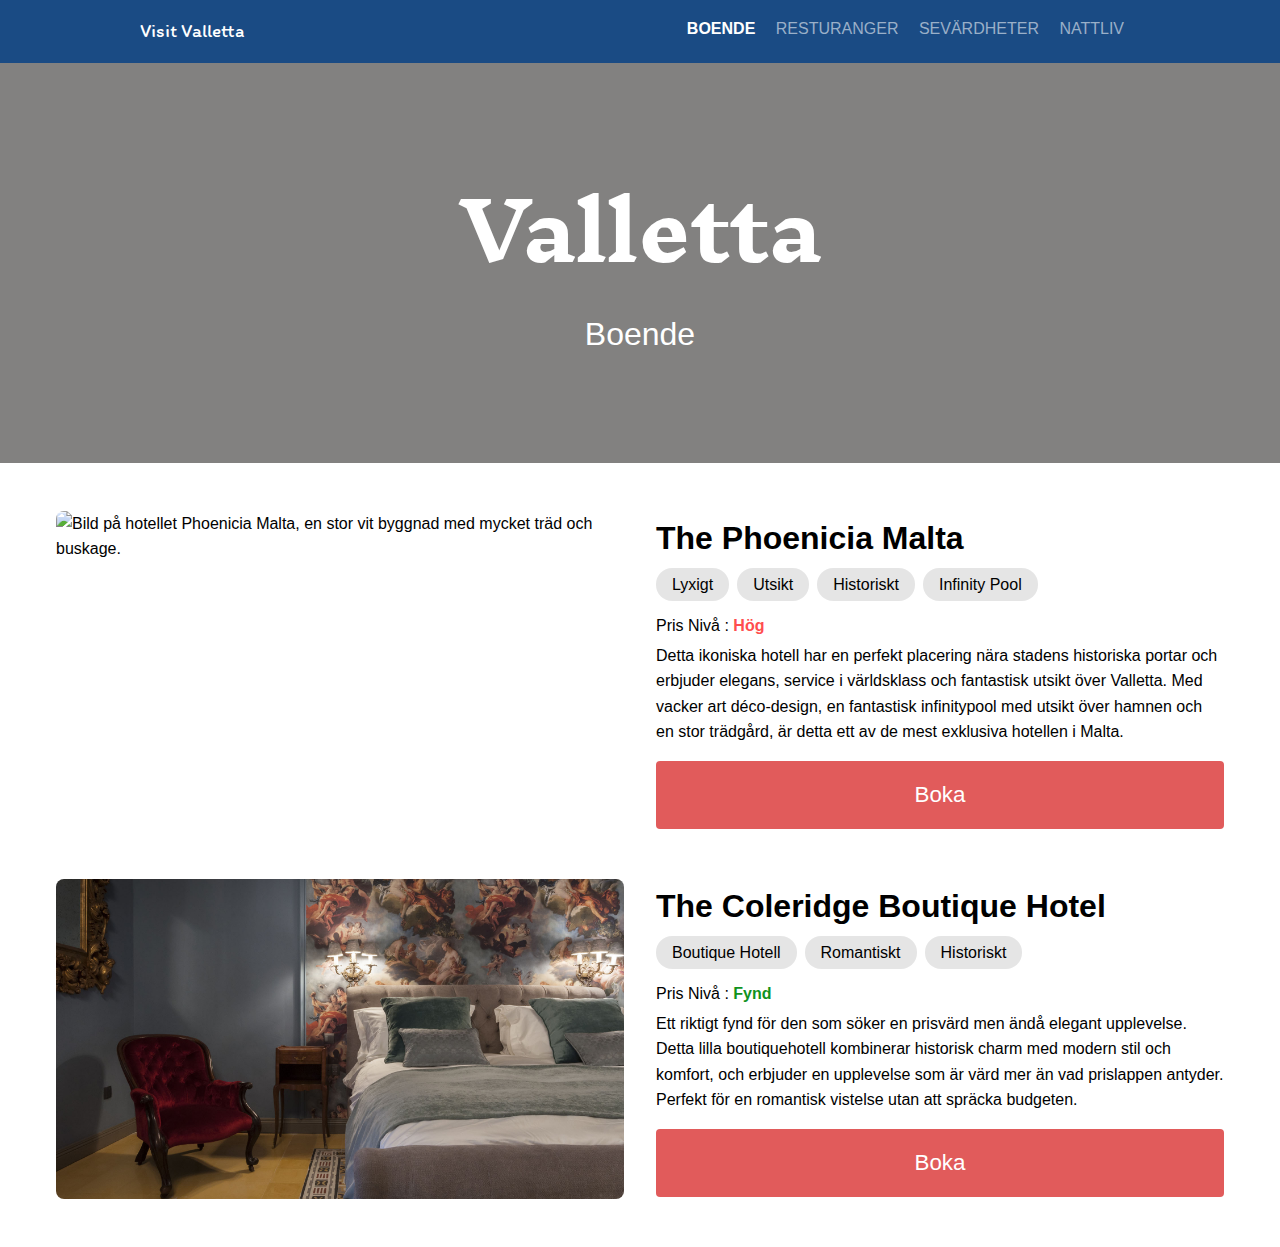
==== index.html @ 041c2dd0 "First Version" ====
<!DOCTYPE html>
<html lang="sv">

<head>
    <meta charset="UTF-8">
    <meta name="viewport" content="width=device-width, initial-scale=1.0">
    <title>Visit Valletta - Boende</title>
    <link href="https://fonts.googleapis.com/css2?family=Inknut+Antiqua:wght@400;600&family=Itim&display=swap"
        rel="stylesheet">
    <link rel="stylesheet" href="styles.css">
</head>

<body>
    <nav class="navbar">
        <div class="inner">
            <a href="#" class="navbar-brand">Visit Valletta</a>
            <div class="navbar-links">
                <a href="#" class="selected">BOENDE</a>
                <a href="resturanger/index.html">RESTURANGER</a>
                <a href="sevardigheter/index.html">SEVÄRDHETER</a>
                <a href="nattliv/index.html">NATTLIV</a>
            </div>
        </div>
    </nav>

    <div class="hero">
        <div class="hero-content">
            <h1>Valletta</h1>
            <h2>Boende</h2>
        </div>
    </div>

    <section class="hotel-section inner">
        <div class="hotel-image">
            <img alt="Bild på hotellet Phoenicia Malta, en stor vit byggnad med mycket träd och buskage."
                src="assets/phoenicia.png"">
        </div>
        <div class=" hotel-info">
            <h2>The Phoenicia Malta</h2>
            <div class="tags">
                <p>Lyxigt</p>
                <p>Utsikt</p>
                <p>Historiskt</p>
                <p>Infinity Pool</p>
            </div>
            <p style="margin-bottom: 0.225rem; margin-top: -0.75rem;">Pris Nivå : <span
                    style="color:rgb(255, 78, 78); font-weight: 700;">Hög</span></p>
            <p>Detta ikoniska hotell har en perfekt placering nära stadens historiska portar och erbjuder elegans,
                service i världsklass och fantastisk utsikt över Valletta. Med vacker art déco-design, en fantastisk
                infinitypool med utsikt över hamnen och en stor trädgård, är detta ett av de mest exklusiva hotellen i
                Malta.</p>
            <a href="#" class="book-button">Boka</a>
        </div>
    </section>

    <section class="hotel-section inner">
        <div class="hotel-image">
            <img alt="Bild på ett rum inne i hotellet Coleridge"
                src="assets/coleridge.png">
        </div>
        <div class="hotel-info">
            <h2>The Coleridge Boutique Hotel</h2>
            <div class="tags">
                <p>Boutique Hotell</p>
                <p>Romantiskt</p>
                <p>Historiskt</p>
            </div>
            <p style="margin-bottom: 0.225rem; margin-top: -0.75rem;">Pris Nivå : <span
                    style="color:rgb(16, 146, 29); font-weight: 700;">Fynd</span></p>
            <p>
                Ett riktigt fynd för den som söker en prisvärd men ändå elegant upplevelse. Detta lilla boutiquehotell
                kombinerar historisk charm med modern stil och komfort, och erbjuder en upplevelse som är värd mer än
                vad prislappen antyder. Perfekt för en romantisk vistelse utan att spräcka budgeten.
            </p>
            <a href="#" class="book-button">Boka</a>
        </div>
    </section>
</body>

</html>
---- styles.css ----
* {
    margin: 0;
    padding: 0;
    box-sizing: border-box;
}

body {
    font-family: Arial, sans-serif;
    line-height: 1.6;
}

.inner {
    max-width: 1000px;
    margin: 0 auto;
}

.navbar {
    background-color: #1a4b84;
    padding: 1rem;
    color: white;
}

.navbar-brand {
    font-family: 'Itim', cursive;
    font-size: 1.2rem;
    color: white;
    text-decoration: none;
    margin-right: 2rem;
}

.navbar-links {
    float: right;
}

.navbar-links a {
    color: rgba(255, 255, 255, 0.568);
    text-decoration: none;
    margin-right: 1rem;
}

.selected {
    color: white !important;
    font-weight: 600;
}

.tags {
    display: flex;
    flex-wrap: wrap;
    gap: 0.5rem;
    margin-top: -0.75rem;
}

.tags>p {
    background-color: rgba(0, 0, 0, 0.103);
    padding: 0.25rem 1rem;
    border-radius: 1rem;
}

.hero {
    position: relative;
    height: 400px;
    background-image: url('https://content.r9cdn.net/rimg/dimg/d8/fe/f9340c51-city-27416-16751849f12.jpg?crop=true&width=1366&height=768&xhint=2128&yhint=1398');
    background-size: cover;
    background-position: center;
    display: flex;
    flex-direction: column;
    justify-content: center;
    align-items: center;
    color: white;
    text-align: center;
}

.hero::before {
    content: '';
    position: absolute;
    top: 0;
    left: 0;
    right: 0;
    bottom: 0;
    background: rgba(6, 3, 2, 0.5);
}

.hero-content {
    position: relative;
    z-index: 1;
}

.hero h1 {
    font-family: 'Inknut Antiqua', serif;
    font-size: 5rem;
    margin-bottom: 1rem;
}

.hero h2 {
    font-size: 2rem;
    font-weight: normal;
}

.hotel-section {
    max-width: 1200px;
    margin: 3rem auto;
    padding: 0 1rem;
    display: flex;
    gap: 2rem;
    align-items: center;
}

.hotel-image {
    flex: 1;
    overflow: hidden;
    height: 20rem;
    position: relative;
    
}

.hotel-image > img {
    height: 100%;
    width: 100%;
    object-fit: cover;
    border-radius: 8px;
}


.hotel-info {
    flex: 1;
}

.hotel-info h2 {
    font-size: 2rem;
    margin-bottom: 1rem;
}

.hotel-info p {
    margin-bottom: 1.5rem;
}

.book-button {
    display: inline-block;
    background-color: #e15b5b;
    color: white;
    padding: 1rem 4rem;
    text-decoration: none;
    border-radius: 4px;
    font-size: 1.4rem;
    transition: background-color 0.3s;
    margin-top: -0.5rem;
    width: 100%;
    text-align: center;
}

.book-button:hover {
    background-color: #d14545;
}

@media (max-width: 768px) {
    .hotel-section {
        flex-direction: column;
    }

    .hero h1 {
        font-size: 3rem;
    }

    .navbar-links {
        display: flex;
        flex-direction: column;
        gap: 0.5rem;
        margin-top: 1rem;
    }

    .navbar-brand {
        display: block;
    }
}
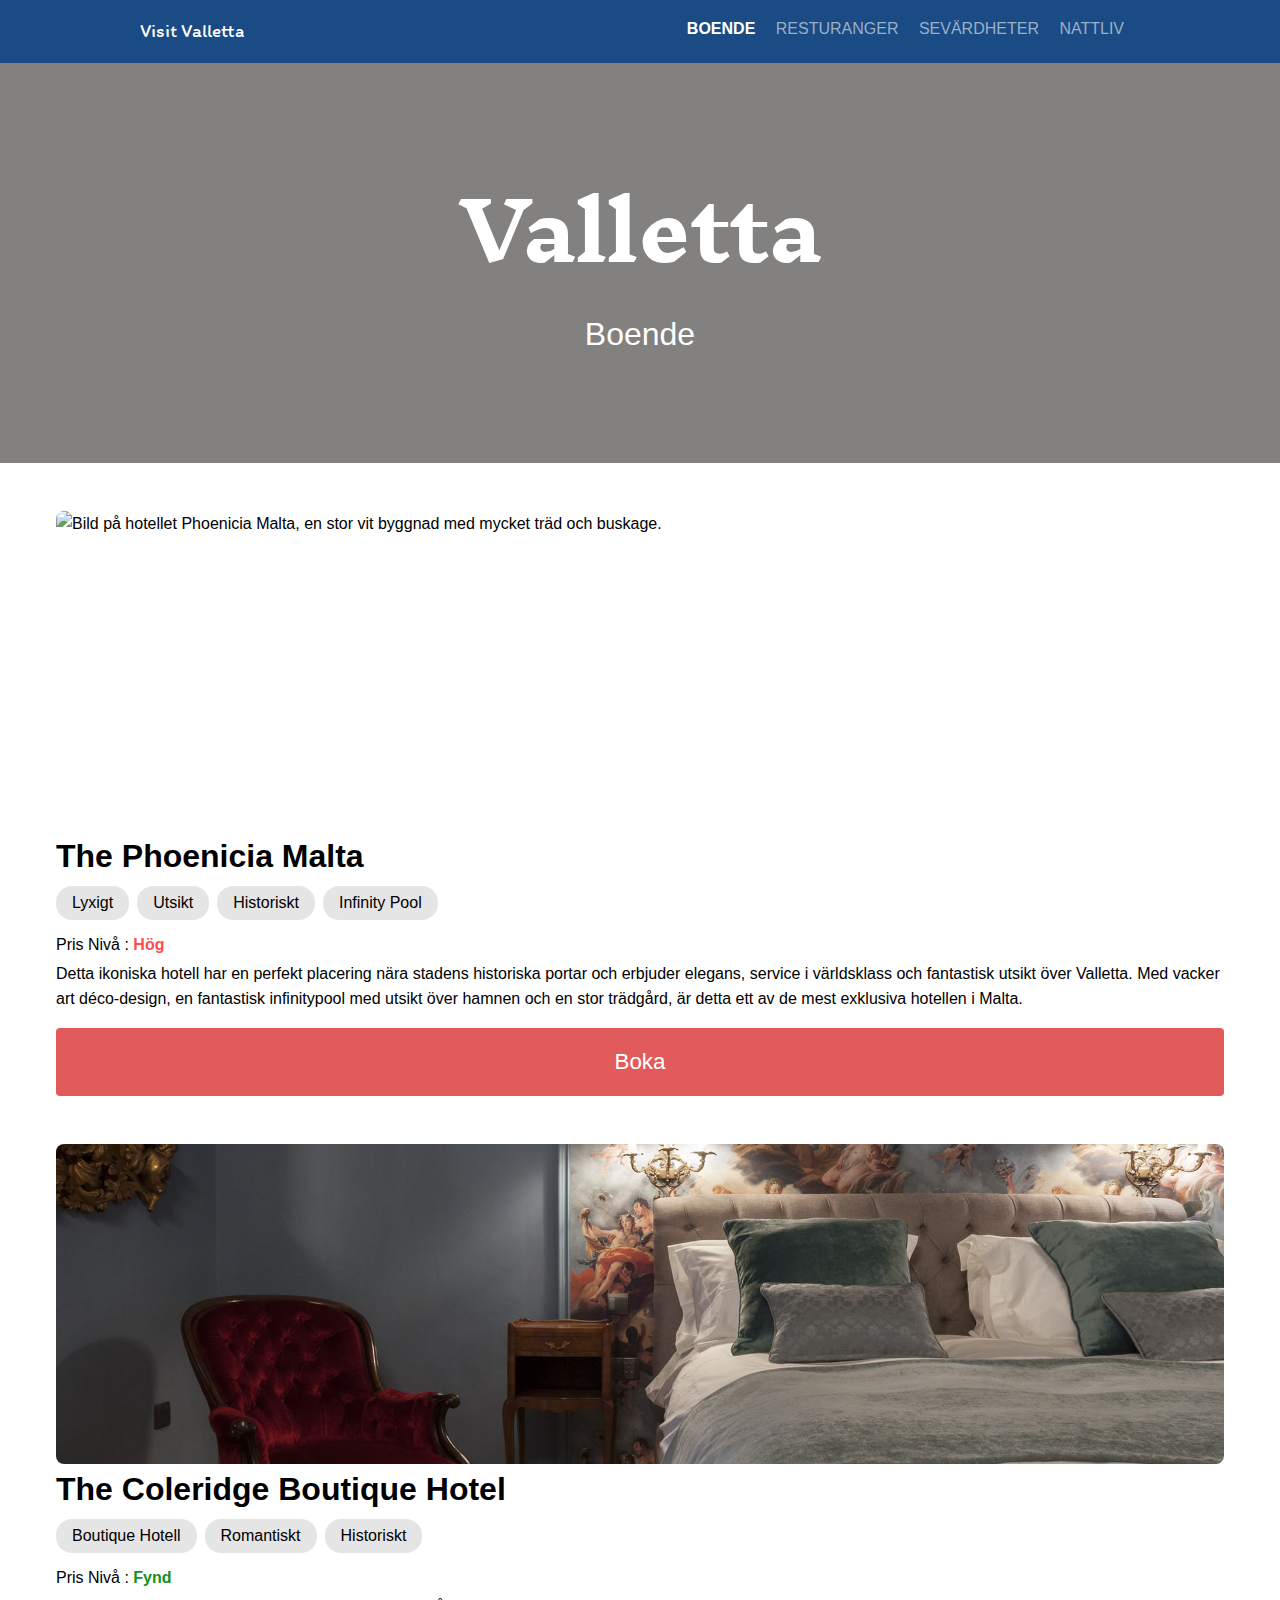
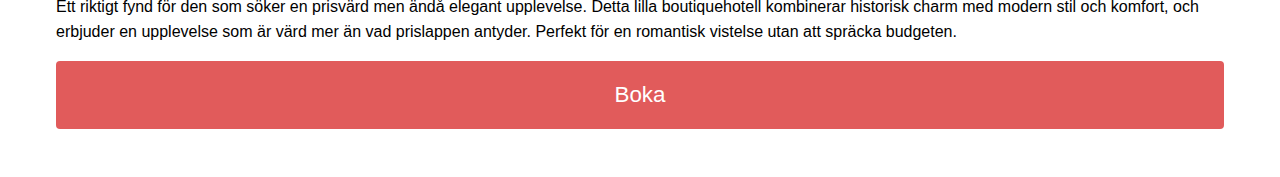
==== commit df538381: "Responsive + tillgänglighet" ====
--- a/index.html
+++ b/index.html
@@ -11,70 +11,85 @@
 </head>
 
 <body>
-    <nav class="navbar">
-        <div class="inner">
-            <a href="#" class="navbar-brand">Visit Valletta</a>
-            <div class="navbar-links">
-                <a href="#" class="selected">BOENDE</a>
-                <a href="resturanger/index.html">RESTURANGER</a>
-                <a href="sevardigheter/index.html">SEVÄRDHETER</a>
-                <a href="nattliv/index.html">NATTLIV</a>
+    <header>
+        <nav class="navbar">
+            <div class="inner">
+                <a href="#" class="navbar-brand">Visit Valletta</a>
+                <button class="navbar-toggle" aria-label="Toggle navigation">☰</button>
+                <div class="navbar-links">
+                    <a href="#" class="selected">BOENDE</a>
+                    <a href="resturanger/index.html">RESTURANGER</a>
+                    <a href="sevardigheter/index.html">SEVÄRDHETER</a>
+                    <a href="nattliv/index.html">NATTLIV</a>
+                </div>
+            </div>
+        </nav>
+    </header>
+
+    <main>
+        <div class="hero">
+            <div class="hero-content">
+                <h1>Valletta</h1>
+                <h2>Boende</h2>
             </div>
         </div>
-    </nav>
 
-    <div class="hero">
-        <div class="hero-content">
-            <h1>Valletta</h1>
-            <h2>Boende</h2>
-        </div>
-    </div>
+        <section class="hotel-section inner">
+            <article class="hotel-info">
+                <div class="hotel-image">
+                    <img alt="Bild på hotellet Phoenicia Malta, en stor vit byggnad med mycket träd och buskage."
+                        src="assets/phoenicia.png">
+                </div>
+                <h2>The Phoenicia Malta</h2>
+                <div class="tags">
+                    <p>Lyxigt</p>
+                    <p>Utsikt</p>
+                    <p>Historiskt</p>
+                    <p>Infinity Pool</p>
+                </div>
+                <p style="margin-bottom: 0.225rem; margin-top: -0.75rem;">Pris Nivå : <span
+                        style="color:rgb(255, 78, 78); font-weight: 700;">Hög</span></p>
+                <p>Detta ikoniska hotell har en perfekt placering nära stadens historiska portar och erbjuder elegans,
+                    service i världsklass och fantastisk utsikt över Valletta. Med vacker art déco-design, en fantastisk
+                    infinitypool med utsikt över hamnen och en stor trädgård, är detta ett av de mest exklusiva hotellen
+                    i
+                    Malta.</p>
+                <a href="#" class="book-button">Boka</a>
+            </article>
+        </section>
 
-    <section class="hotel-section inner">
-        <div class="hotel-image">
-            <img alt="Bild på hotellet Phoenicia Malta, en stor vit byggnad med mycket träd och buskage."
-                src="assets/phoenicia.png"">
-        </div>
-        <div class=" hotel-info">
-            <h2>The Phoenicia Malta</h2>
-            <div class="tags">
-                <p>Lyxigt</p>
-                <p>Utsikt</p>
-                <p>Historiskt</p>
-                <p>Infinity Pool</p>
-            </div>
-            <p style="margin-bottom: 0.225rem; margin-top: -0.75rem;">Pris Nivå : <span
-                    style="color:rgb(255, 78, 78); font-weight: 700;">Hög</span></p>
-            <p>Detta ikoniska hotell har en perfekt placering nära stadens historiska portar och erbjuder elegans,
-                service i världsklass och fantastisk utsikt över Valletta. Med vacker art déco-design, en fantastisk
-                infinitypool med utsikt över hamnen och en stor trädgård, är detta ett av de mest exklusiva hotellen i
-                Malta.</p>
-            <a href="#" class="book-button">Boka</a>
-        </div>
-    </section>
+        <section class="hotel-section inner">
+            <article class="hotel-info">
+                <div class="hotel-image">
+                    <img alt="Ett lyxigt hotellrum med en väggmålning av änglar, en röd sammetsfåtölj och en säng med grå och gröna kuddar."
+                        src="assets/coleridge.png">
+                </div>
+                <h2>The Coleridge Boutique Hotel</h2>
+                <div class="tags">
+                    <p>Boutique Hotell</p>
+                    <p>Romantiskt</p>
+                    <p>Historiskt</p>
+                </div>
+                <p style="margin-bottom: 0.225rem; margin-top: -0.75rem;">Pris Nivå : <span
+                        style="color:rgb(16, 146, 29); font-weight: 700;">Fynd</span></p>
+                <p>
+                    Ett riktigt fynd för den som söker en prisvärd men ändå elegant upplevelse. Detta lilla
+                    boutiquehotell
+                    kombinerar historisk charm med modern stil och komfort, och erbjuder en upplevelse som är värd mer
+                    än
+                    vad prislappen antyder. Perfekt för en romantisk vistelse utan att spräcka budgeten.
+                </p>
+                <a href="#" class="book-button">Boka</a>
+            </article>
+        </section>
+    </main>
 
-    <section class="hotel-section inner">
-        <div class="hotel-image">
-            <img alt="Bild på ett rum inne i hotellet Coleridge"
-                src="assets/coleridge.png">
-        </div>
-        <div class="hotel-info">
-            <h2>The Coleridge Boutique Hotel</h2>
-            <div class="tags">
-                <p>Boutique Hotell</p>
-                <p>Romantiskt</p>
-                <p>Historiskt</p>
-            </div>
-            <p style="margin-bottom: 0.225rem; margin-top: -0.75rem;">Pris Nivå : <span
-                    style="color:rgb(16, 146, 29); font-weight: 700;">Fynd</span></p>
-            <p>
-                Ett riktigt fynd för den som söker en prisvärd men ändå elegant upplevelse. Detta lilla boutiquehotell
-                kombinerar historisk charm med modern stil och komfort, och erbjuder en upplevelse som är värd mer än
-                vad prislappen antyder. Perfekt för en romantisk vistelse utan att spräcka budgeten.
-            </p>
-            <a href="#" class="book-button">Boka</a>
-        </div>
-    </section>
+    <script>
+        document.querySelector('.navbar-toggle').addEventListener('click', function () {
+            const links = document.querySelector('.navbar-links');
+            links.classList.toggle('active');
+        });
+    </script>
 </body>
 
 </html>--- a/styles.css
+++ b/styles.css
@@ -12,6 +12,7 @@
 .inner {
     max-width: 1000px;
     margin: 0 auto;
+    position: relative;
 }
 
 .navbar {
@@ -152,23 +153,76 @@
     background-color: #d14545;
 }
 
+.navbar-toggle {
+    display: none;
+    background: none;
+    border: none;
+    color: white;
+    font-size: 1.5rem;
+    cursor: pointer;
+    position: absolute;
+    right: 1rem;
+    top: 50%;
+    transform: translate(0, -50%);
+}
+
+
 @media (max-width: 768px) {
     .hotel-section {
         flex-direction: column;
     }
 
+    .hero {
+        padding: 20px;
+        text-align: center;
+    }
+
     .hero h1 {
-        font-size: 3rem;
+        font-size: 2.5rem;
+    }
+
+    .hero h2 {
+        font-size: 1.5rem;
     }
 
     .navbar-links {
+        display: none;
+        flex-direction: column;
+        gap: 1rem;
+        position: absolute;
+        background-color: #265a95;
+        width: 90vw;
+        max-width: 20rem;
+        z-index: 100;
+        right: 1rem;
+    }
+
+    .navbar-links.active {
         display: flex;
-        flex-direction: column;
-        gap: 0.5rem;
-        margin-top: 1rem;
+    }
+
+    .navbar-toggle {
+        display: block;
     }
 
     .navbar-brand {
         display: block;
     }
+
+    .hotel-image {
+        flex: 1;
+        overflow: hidden;
+        height: 20rem;
+        position: relative;
+        
+    }
+    
+    .hotel-image > img {
+        height: 100%;
+        width: 100%;
+        object-fit: cover;
+        border-radius: 8px;
+    }
+    
+    
 }